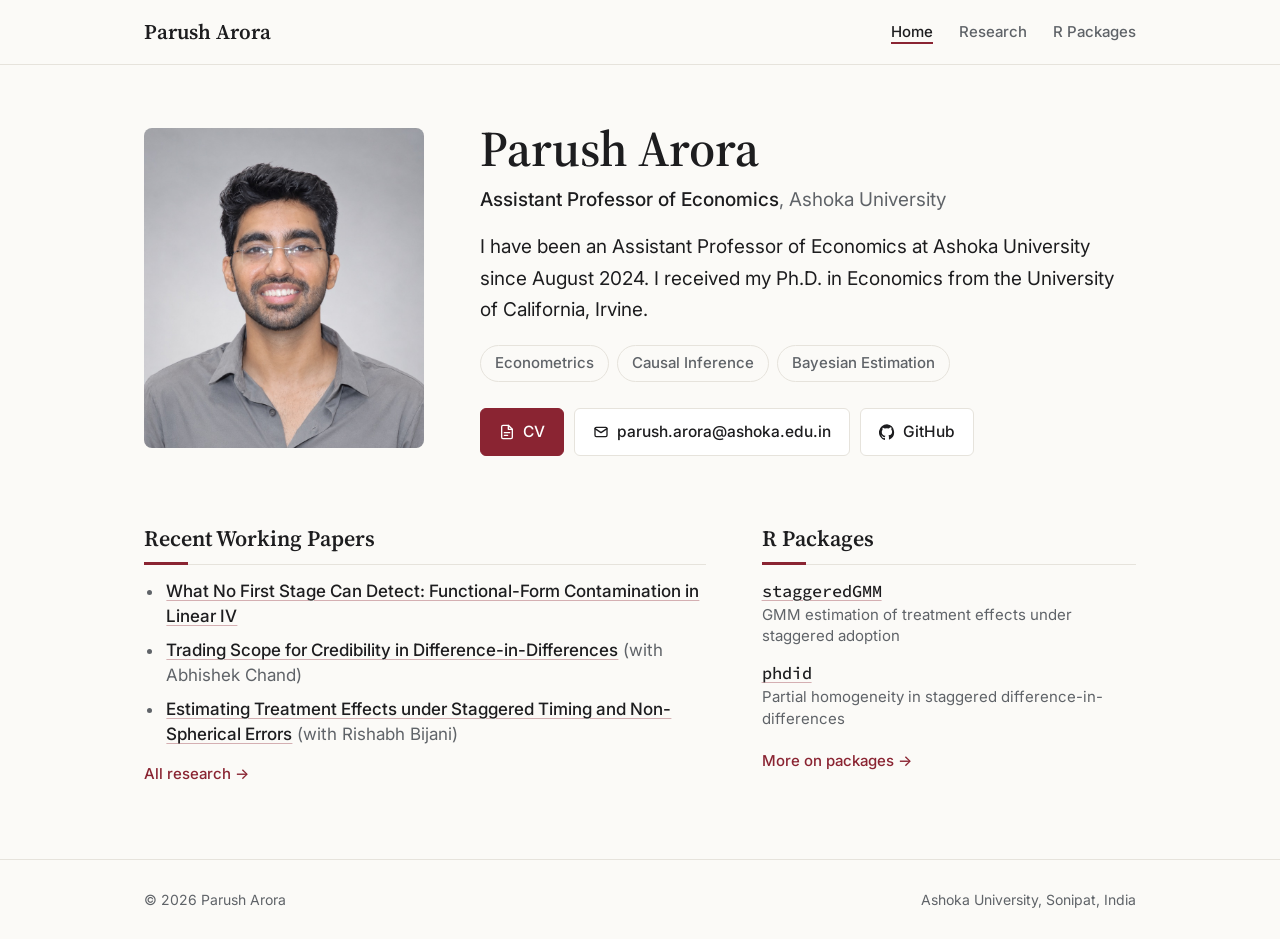
==== index.html @ e87990cb "Larger homepage hero, recent papers and R packages on homepage Co-Authored-By: Claude Opus 5.5 <nore" ====
<!doctype html>
<html lang="en">
<head>
  <meta charset="utf-8">
  <meta name="viewport" content="width=device-width, initial-scale=1">
  <title>Parush Arora</title>
  <meta name="description" content="Parush Arora, Assistant Professor of Economics at Ashoka University. Econometrics, causal inference and Bayesian estimation.">
  <link rel="preconnect" href="https://fonts.googleapis.com">
  <link rel="preconnect" href="https://fonts.gstatic.com" crossorigin>
  <link href="https://fonts.googleapis.com/css2?family=Inter:wght@400;500;600&family=Source+Serif+4:opsz,wght@8..60,400;8..60,600&family=Source+Code+Pro:wght@500&display=swap" rel="stylesheet">
  <link rel="stylesheet" href="style.css">
</head>
<body class="home">
  <header class="site">
    <div class="wrap">
      <a class="brand" href="index.html">Parush Arora</a>
      <nav>
        <a class="active" href="index.html">Home</a>
        <a href="research.html">Research</a>
        <a href="r-packages.html">R Packages</a>
      </nav>
    </div>
  </header>

  <main>
    <div class="wrap hero">
      <img src="assets/photo.jpg" alt="Portrait of Parush Arora">
      <div>
        <h1>Parush Arora</h1>
        <p class="role"><strong>Assistant Professor of Economics</strong>, Ashoka University</p>
        <p>I have been an Assistant Professor of Economics at Ashoka University since August 2024. I received my Ph.D. in Economics from the University of California, Irvine.</p>
        <ul class="fields">
          <li>Econometrics</li>
          <li>Causal Inference</li>
          <li>Bayesian Estimation</li>
        </ul>
        <div class="links">
          <a class="btn primary" href="https://drive.google.com/file/d/1LoCdnXLJftHDHROsyt8v0wvyR6xeEI37/view?usp=sharing">
            <svg viewBox="0 0 24 24" fill="none" stroke="currentColor" stroke-width="2" stroke-linecap="round" stroke-linejoin="round"><path d="M14 2H6a2 2 0 0 0-2 2v16a2 2 0 0 0 2 2h12a2 2 0 0 0 2-2V8z"/><path d="M14 2v6h6M8 13h8M8 17h5"/></svg>
            CV
          </a>
          <a class="btn" href="mailto:parush.arora@ashoka.edu.in">
            <svg viewBox="0 0 24 24" fill="none" stroke="currentColor" stroke-width="2" stroke-linecap="round" stroke-linejoin="round"><rect x="3" y="5" width="18" height="14" rx="2"/><path d="m3 7 9 6 9-6"/></svg>
            parush.arora@ashoka.edu.in
          </a>
          <a class="btn" href="https://github.com/parush2101">
            <svg viewBox="0 0 24 24" fill="currentColor"><path d="M12 .5a12 12 0 0 0-3.8 23.4c.6.1.8-.3.8-.6v-2.2c-3.3.7-4-1.4-4-1.4-.6-1.4-1.4-1.8-1.4-1.8-1-.7.1-.7.1-.7 1.2.1 1.8 1.2 1.8 1.2 1 1.8 2.8 1.3 3.5 1 .1-.8.4-1.3.7-1.6-2.7-.3-5.5-1.3-5.5-6 0-1.2.5-2.3 1.2-3.1-.1-.3-.5-1.5.1-3.2 0 0 1-.3 3.3 1.2a11.5 11.5 0 0 1 6 0C17.3 4.7 18.3 5 18.3 5c.7 1.7.2 2.9.1 3.2.8.8 1.2 1.9 1.2 3.1 0 4.6-2.8 5.6-5.5 5.9.4.4.8 1.1.8 2.2v3.3c0 .3.2.7.8.6A12 12 0 0 0 12 .5z"/></svg>
            GitHub
          </a>
        </div>
      </div>
    </div>

    <div class="wrap home-grid">
      <section>
        <h2>Recent Working Papers</h2>
        <ul class="papers">
          <li><a class="t" href="https://papers.ssrn.com/sol3/papers.cfm?abstract_id=7436881">What No First Stage Can Detect: Functional-Form Contamination in Linear IV</a></li>
          <li><a class="t" href="https://papers.ssrn.com/sol3/papers.cfm?abstract_id=7301078">Trading Scope for Credibility in Difference-in-Differences</a> <span class="co">(with Abhishek Chand)</span></li>
          <li><a class="t" href="https://papers.ssrn.com/sol3/papers.cfm?abstract_id=6558759">Estimating Treatment Effects under Staggered Timing and Non-Spherical Errors</a> <span class="co">(with Rishabh Bijani)</span></li>
        </ul>
        <a class="more" href="research.html">All research &rarr;</a>
      </section>
      <section>
        <h2>R Packages</h2>
        <ul class="pkgs">
          <li><a class="t mono" href="https://CRAN.R-project.org/package=staggeredGMM">staggeredGMM</a><span class="co">GMM estimation of treatment effects under staggered adoption</span></li>
          <li><a class="t mono" href="https://CRAN.R-project.org/package=phdid">phdid</a><span class="co">Partial homogeneity in staggered difference-in-differences</span></li>
        </ul>
        <a class="more" href="r-packages.html">More on packages &rarr;</a>
      </section>
    </div>
  </main>

  <footer class="site">
    <div class="wrap">
      <span>&copy; 2026 Parush Arora</span>
      <span>Ashoka University, Sonipat, India</span>
    </div>
  </footer>
</body>
</html>
---- style.css ----
:root {
  --bg: #fbfaf7;
  --surface: #ffffff;
  --text: #1d1d1f;
  --muted: #5f6368;
  --line: #e6e3dc;
  --accent: #8a2432;
  --accent-soft: #f6e9eb;
  --link-line: rgba(138, 36, 50, .35);
  --serif: "Source Serif 4", Georgia, "Times New Roman", serif;
  --sans: "Inter", -apple-system, BlinkMacSystemFont, "Segoe UI", sans-serif;
}
@media (prefers-color-scheme: dark) {
  :root {
    --bg: #141416;
    --surface: #1c1c1f;
    --text: #ececec;
    --muted: #a0a0a8;
    --line: #2e2e33;
    --accent: #e48a96;
    --accent-soft: #3a2328;
    --link-line: rgba(228, 138, 150, .4);
  }
}

* { box-sizing: border-box; }
html { -webkit-text-size-adjust: 100%; }
body {
  margin: 0;
  background: var(--bg);
  color: var(--text);
  font-family: var(--sans);
  font-size: 17px;
  line-height: 1.65;
}
a { color: var(--accent); text-decoration: none; }
a:hover { text-decoration: underline; text-underline-offset: 3px; }

.wrap { max-width: 860px; margin: 0 auto; padding: 0 24px; }

/* Colour roles
   --text   all content: names, titles, headings
   --muted  secondary details: coauthors, journals, captions
   --accent only what you can click, the active nav item and the short bar under section headings */

/* Header */
header.site {
  border-bottom: 1px solid var(--line);
  background: var(--bg);
  position: sticky; top: 0; z-index: 10;
}
header.site .wrap {
  display: flex; align-items: center; justify-content: space-between;
  gap: 16px; height: 64px;
}
.brand {
  font-family: var(--serif); font-size: 21px; font-weight: 600;
  color: var(--text);
}
.brand:hover { text-decoration: none; }
nav { display: flex; gap: 26px; }
nav a { color: var(--muted); font-size: 15px; font-weight: 500; }
nav a:hover { color: var(--text); text-decoration: none; }
nav a.active { color: var(--text); box-shadow: inset 0 -2px 0 var(--accent); }

main { padding: 56px 0 72px; }

/* Home */
.home .wrap { max-width: 1040px; }
.hero {
  display: grid; grid-template-columns: 280px 1fr; gap: 56px; align-items: center;
  font-size: 19px;
}
.hero img {
  width: 280px; height: 320px; object-fit: cover; border-radius: 8px;
  display: block;
}
.hero h1 {
  font-family: var(--serif); font-weight: 600; font-size: 50px;
  line-height: 1.1; margin: 0 0 8px;
}
.role { color: var(--muted); margin: 0 0 22px; font-size: 19px; }
.role strong { color: var(--text); font-weight: 500; }
.hero p { margin: 0 0 16px; }
.fields { display: flex; flex-wrap: wrap; gap: 8px; margin: 20px 0 26px; padding: 0; list-style: none; }
.fields li {
  font-size: 15px; padding: 5px 14px; border-radius: 999px;
  border: 1px solid var(--line); color: var(--muted); font-weight: 500;
}
.links { display: flex; flex-wrap: wrap; gap: 10px; }
.btn {
  display: inline-flex; align-items: center; gap: 8px;
  font-size: 15.5px; font-weight: 500;
  padding: 10px 18px; border-radius: 6px;
  border: 1px solid var(--line); background: var(--surface); color: var(--text);
}
.btn:hover { border-color: var(--accent); color: var(--accent); text-decoration: none; }
.btn svg { width: 16px; height: 16px; flex: none; }
.btn.primary { background: var(--accent); border-color: var(--accent); color: #fff; }
@media (prefers-color-scheme: dark) { .btn.primary { color: #141416; } }
.btn.primary:hover { opacity: .9; color: #fff; }
@media (prefers-color-scheme: dark) { .btn.primary:hover { color: #141416; } }

/* Research and packages */
h1.page {
  font-family: var(--serif); font-weight: 600; font-size: 36px; margin: 0 0 28px;
}
.lede { color: var(--muted); margin: -16px 0 36px; }
section + section { margin-top: 36px; }
h2 {
  font-family: var(--serif); font-size: 25px; font-weight: 600;
  color: var(--text); margin: 0 0 14px; padding-bottom: 8px;
  border-bottom: 1px solid var(--line); position: relative;
}
h2::after {
  content: ""; position: absolute; left: 0; bottom: -1px;
  width: 44px; height: 3px; background: var(--accent);
}
.papers { margin: 0; padding-left: 1.2em; }
.papers li { margin: 0 0 8px; padding-left: 2px; line-height: 1.5; }
.papers li::marker { color: var(--muted); }
.papers .t { font-weight: 500; color: var(--text); }
.papers a.t {
  color: var(--text); text-decoration: underline;
  text-decoration-color: var(--link-line); text-decoration-thickness: 1px; text-underline-offset: 3px;
}
.papers a.t:hover { color: var(--accent); text-decoration-color: var(--accent); }
.papers .co { color: var(--muted); }
.tag {
  display: inline-block; vertical-align: 1px; margin-left: 4px;
  font-size: 12px; font-weight: 500; line-height: 1.4;
  padding: 1px 8px; border-radius: 4px;
  border: 1px solid var(--line); color: var(--muted);
}
a.tag:hover { border-color: var(--accent); color: var(--accent); text-decoration: none; }

.home-grid {
  display: grid; grid-template-columns: 3fr 2fr; gap: 56px;
  margin-top: 64px; padding-top: 0;
}
.home-grid section + section { margin-top: 0; }
.home-grid h2 { font-size: 22px; }
.pkgs { list-style: none; margin: 0; padding: 0; }
.pkgs li { margin: 0 0 14px; line-height: 1.45; }
.pkgs .co { display: block; color: var(--muted); font-size: 15px; }
.mono { font-family: "Source Code Pro", ui-monospace, monospace; }
a.t.mono {
  color: var(--text); font-weight: 500; text-decoration: underline;
  text-decoration-color: var(--link-line); text-underline-offset: 3px;
}
a.t.mono:hover { color: var(--accent); text-decoration-color: var(--accent); }
.more { display: inline-block; margin-top: 6px; font-size: 15px; font-weight: 500; }

.pkg {
  border: 1px solid var(--line); background: var(--surface); border-radius: 8px;
  padding: 22px 24px; margin-bottom: 16px;
}
.pkg h3 { margin: 0; font-family: "Source Code Pro", ui-monospace, monospace; font-size: 20px; }
.pkg p { margin: 6px 0 14px; color: var(--muted); }

footer.site { border-top: 1px solid var(--line); padding: 28px 0; color: var(--muted); font-size: 14px; }
footer.site .wrap { display: flex; justify-content: space-between; gap: 16px; flex-wrap: wrap; }

@media (max-width: 680px) {
  body { font-size: 16px; }
  .wrap { padding: 0 16px; }
  header.site .wrap { height: auto; padding-top: 14px; padding-bottom: 14px; flex-direction: column; align-items: flex-start; gap: 8px; }
  nav { gap: 20px; }
  main { padding: 36px 0 56px; }
  .hero { grid-template-columns: 1fr; gap: 24px; font-size: 17px; }
  .hero img { width: 150px; height: 172px; }
  .hero h1 { font-size: 34px; }
  .role { font-size: 17px; }
  .home-grid { grid-template-columns: 1fr; gap: 40px; margin-top: 48px; }
  h1.page { font-size: 30px; }
}
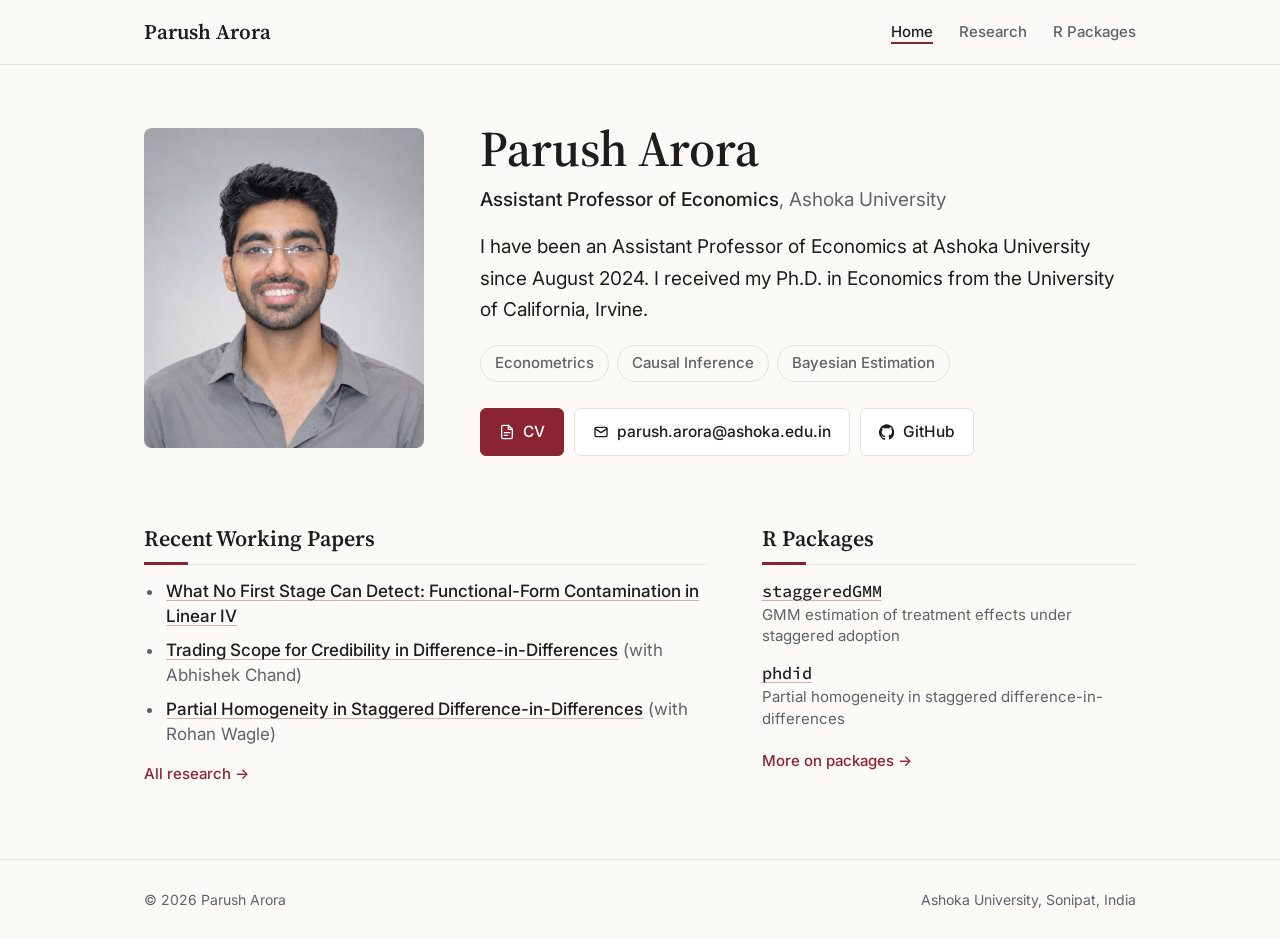
==== commit 30d2f219: "Order working papers by first online date; add arXiv links Co-Authored-By: Claude Opus 5.5 <noreply@" ====
--- a/index.html
+++ b/index.html
@@ -57,7 +57,7 @@
         <ul class="papers">
           <li><a class="t" href="https://papers.ssrn.com/sol3/papers.cfm?abstract_id=7436881">What No First Stage Can Detect: Functional-Form Contamination in Linear IV</a></li>
           <li><a class="t" href="https://papers.ssrn.com/sol3/papers.cfm?abstract_id=7301078">Trading Scope for Credibility in Difference-in-Differences</a> <span class="co">(with Abhishek Chand)</span></li>
-          <li><a class="t" href="https://papers.ssrn.com/sol3/papers.cfm?abstract_id=6558759">Estimating Treatment Effects under Staggered Timing and Non-Spherical Errors</a> <span class="co">(with Rishabh Bijani)</span></li>
+          <li><a class="t" href="https://arxiv.org/abs/2608.08047">Partial Homogeneity in Staggered Difference-in-Differences</a> <span class="co">(with Rohan Wagle)</span></li>
         </ul>
         <a class="more" href="research.html">All research &rarr;</a>
       </section>
--- a/style.css
+++ b/style.css
@@ -155,8 +155,16 @@
   border: 1px solid var(--line); background: var(--surface); border-radius: 8px;
   padding: 22px 24px; margin-bottom: 16px;
 }
-.pkg h3 { margin: 0; font-family: "Source Code Pro", ui-monospace, monospace; font-size: 20px; }
-.pkg p { margin: 6px 0 14px; color: var(--muted); }
+.pkg h3 { margin: 0; font-size: 21px; }
+.pkg .pkg-title { margin: 6px 0 2px; color: var(--text); font-weight: 500; }
+.pkg .pkg-note { margin: 0 0 14px; color: var(--muted); font-size: 15px; }
+.install {
+  display: block; margin: 0 0 16px; padding: 9px 14px; border-radius: 6px;
+  background: var(--bg); border: 1px solid var(--line);
+  font-family: "Source Code Pro", ui-monospace, monospace; font-size: 14px; color: var(--text);
+  overflow-x: auto; white-space: nowrap;
+}
+section .pkg:first-of-type { margin-top: 18px; }
 
 footer.site { border-top: 1px solid var(--line); padding: 28px 0; color: var(--muted); font-size: 14px; }
 footer.site .wrap { display: flex; justify-content: space-between; gap: 16px; flex-wrap: wrap; }
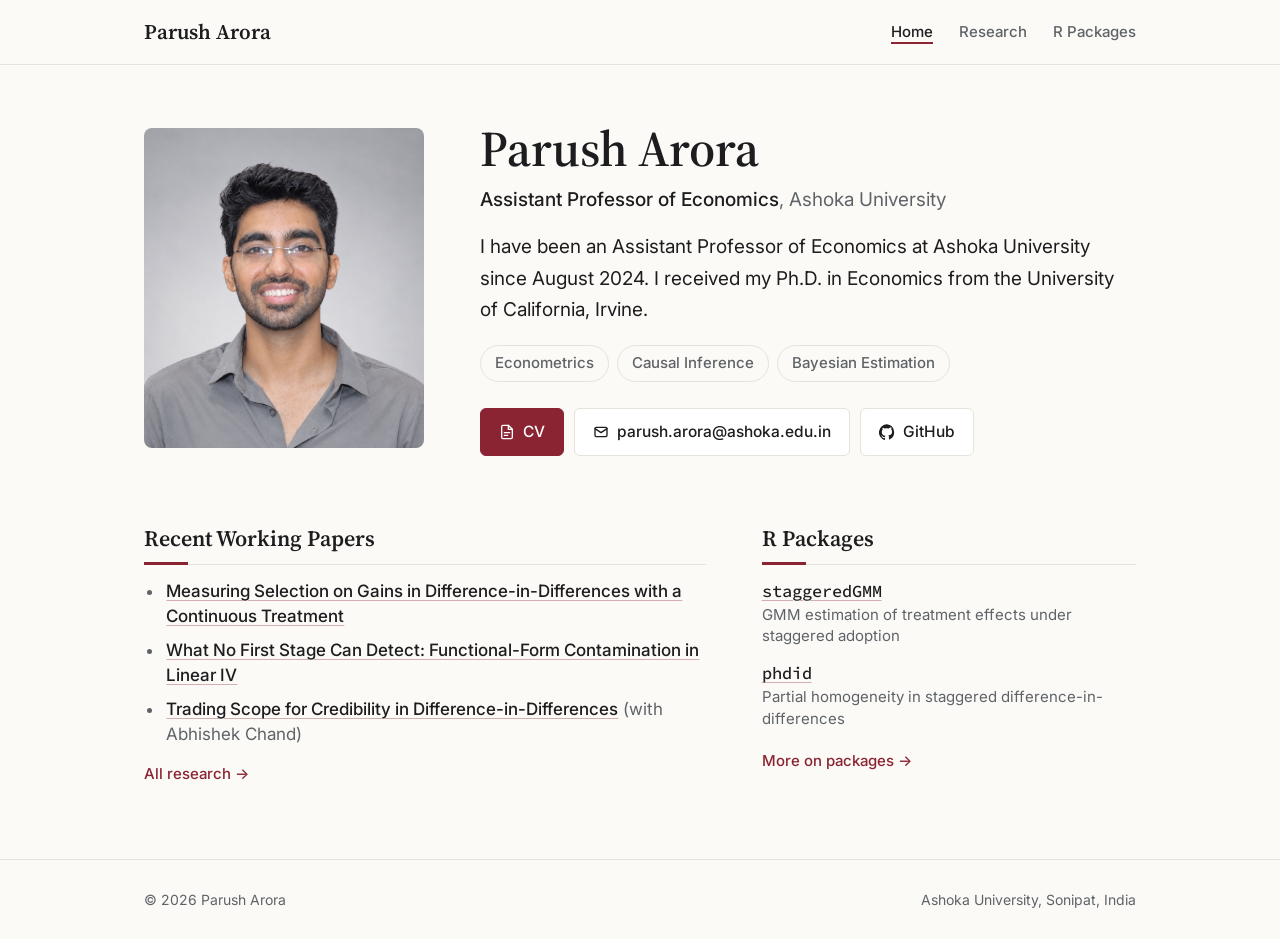
==== commit 55ba82c0: "Add Measuring Selection on Gains paper (SSRN 7609700) Co-Authored-By: Claude Opus 5.5 <noreply@anthr" ====
--- a/index.html
+++ b/index.html
@@ -55,9 +55,9 @@
       <section>
         <h2>Recent Working Papers</h2>
         <ul class="papers">
+          <li><a class="t" href="https://papers.ssrn.com/sol3/papers.cfm?abstract_id=7609700">Measuring Selection on Gains in Difference-in-Differences with a Continuous Treatment</a></li>
           <li><a class="t" href="https://papers.ssrn.com/sol3/papers.cfm?abstract_id=7436881">What No First Stage Can Detect: Functional-Form Contamination in Linear IV</a></li>
           <li><a class="t" href="https://papers.ssrn.com/sol3/papers.cfm?abstract_id=7301078">Trading Scope for Credibility in Difference-in-Differences</a> <span class="co">(with Abhishek Chand)</span></li>
-          <li><a class="t" href="https://arxiv.org/abs/2608.08047">Partial Homogeneity in Staggered Difference-in-Differences</a> <span class="co">(with Rohan Wagle)</span></li>
         </ul>
         <a class="more" href="research.html">All research &rarr;</a>
       </section>
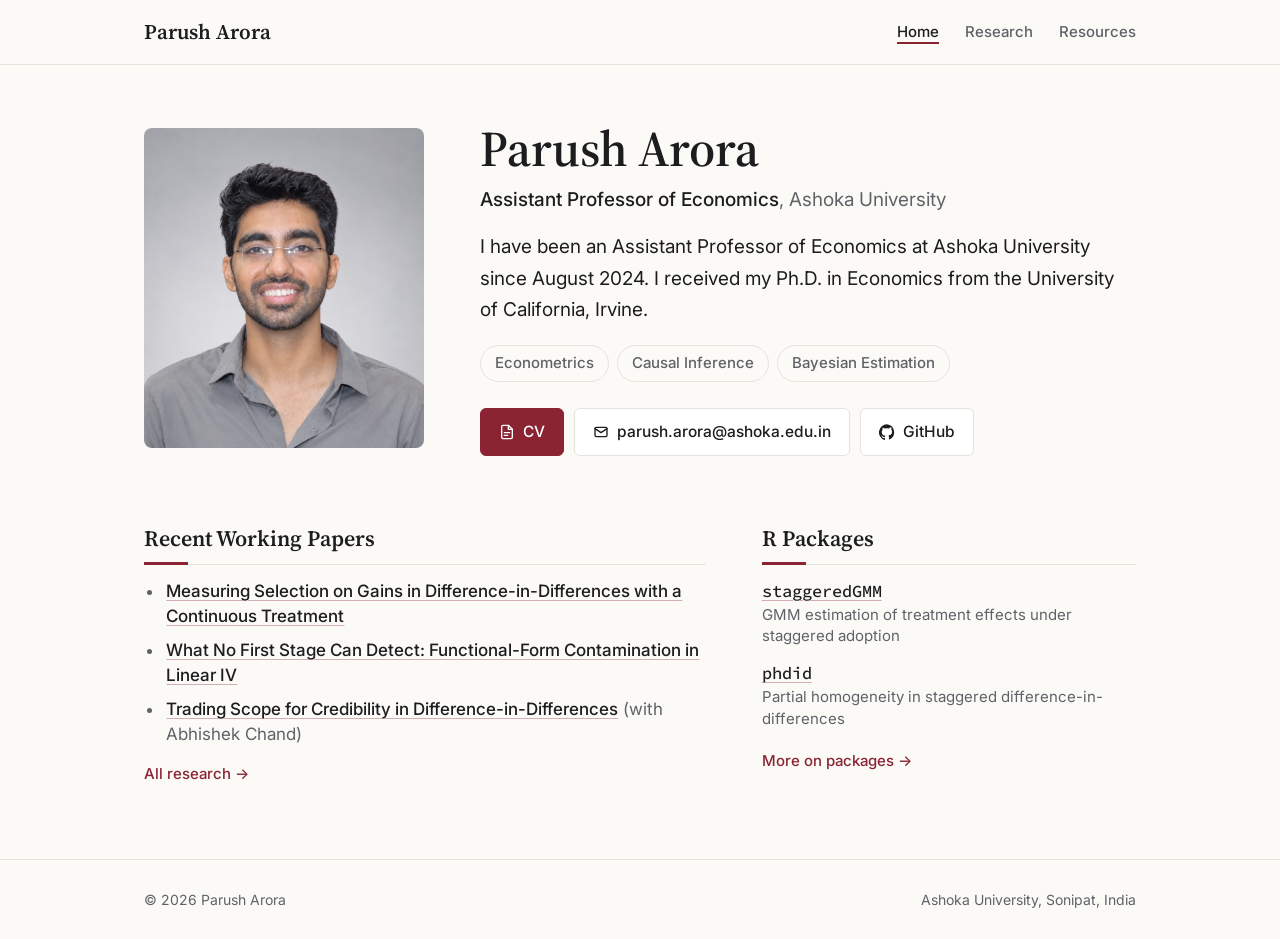
==== commit 29919f9e: "Rename R Packages page to Resources, add Student Research section Co-Authored-By: Claude Opus 5.5 <n" ====
--- a/index.html
+++ b/index.html
@@ -17,7 +17,7 @@
       <nav>
         <a class="active" href="index.html">Home</a>
         <a href="research.html">Research</a>
-        <a href="r-packages.html">R Packages</a>
+        <a href="resources.html">Resources</a>
       </nav>
     </div>
   </header>
@@ -67,7 +67,7 @@
           <li><a class="t mono" href="https://CRAN.R-project.org/package=staggeredGMM">staggeredGMM</a><span class="co">GMM estimation of treatment effects under staggered adoption</span></li>
           <li><a class="t mono" href="https://CRAN.R-project.org/package=phdid">phdid</a><span class="co">Partial homogeneity in staggered difference-in-differences</span></li>
         </ul>
-        <a class="more" href="r-packages.html">More on packages &rarr;</a>
+        <a class="more" href="resources.html#r-packages">More on packages &rarr;</a>
       </section>
     </div>
   </main>
--- a/style.css
+++ b/style.css
@@ -126,6 +126,8 @@
 }
 .papers a.t:hover { color: var(--accent); text-decoration-color: var(--accent); }
 .papers .co { color: var(--muted); }
+.papers .desc { display: block; color: var(--muted); font-size: 15px; margin-top: 2px; }
+section > .lede { margin: 0 0 10px; }
 .tag {
   display: inline-block; vertical-align: 1px; margin-left: 4px;
   font-size: 12px; font-weight: 500; line-height: 1.4;
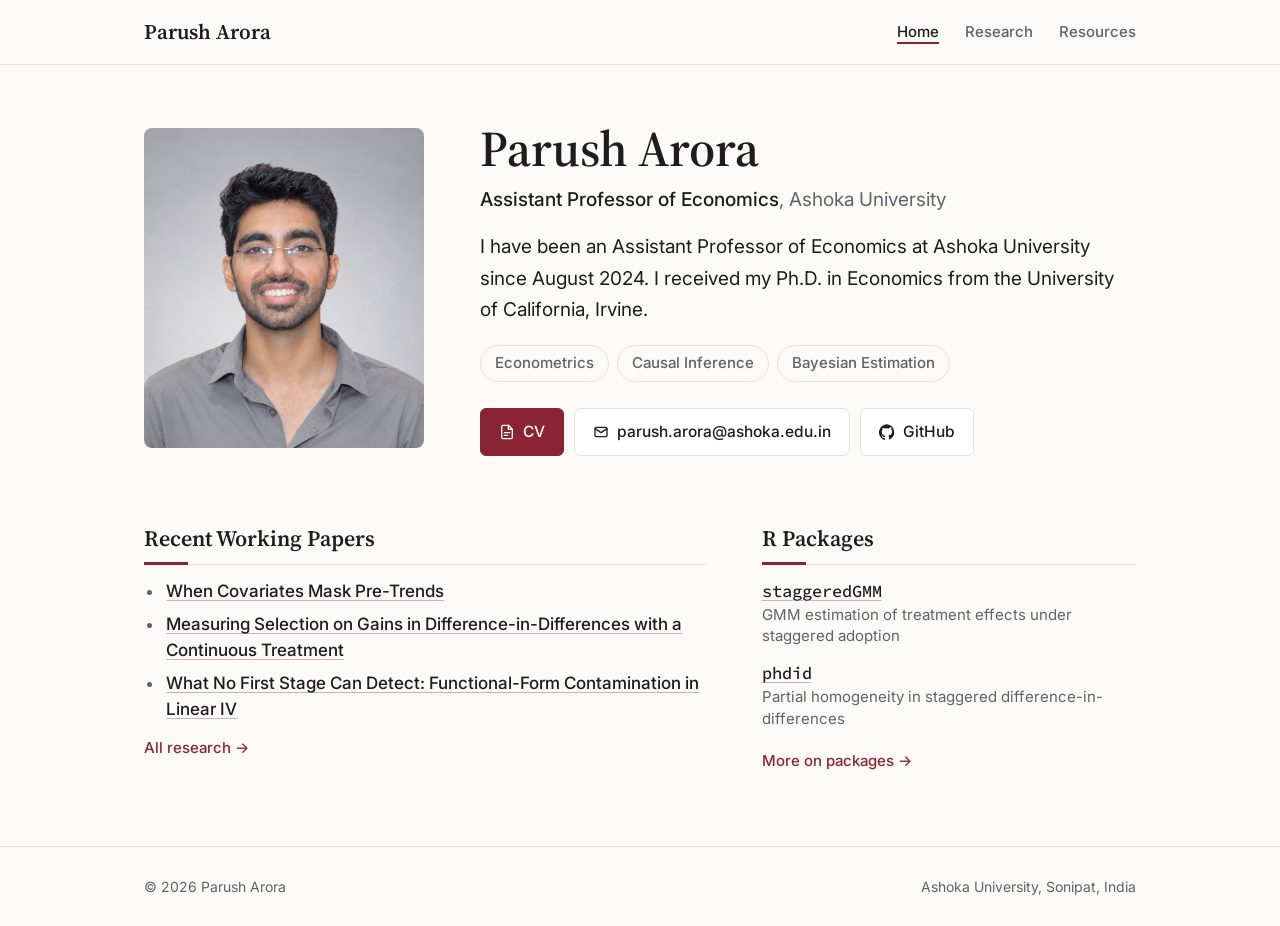
==== commit 973a1b9a: "Add When Covariates Mask Pre-Trends (arXiv 2611.03079) Co-Authored-By: Claude Opus 5.5 <noreply@anth" ====
--- a/index.html
+++ b/index.html
@@ -55,9 +55,9 @@
       <section>
         <h2>Recent Working Papers</h2>
         <ul class="papers">
+          <li><a class="t" href="https://arxiv.org/abs/2611.03079">When Covariates Mask Pre-Trends</a></li>
           <li><a class="t" href="https://papers.ssrn.com/sol3/papers.cfm?abstract_id=7609700">Measuring Selection on Gains in Difference-in-Differences with a Continuous Treatment</a></li>
           <li><a class="t" href="https://papers.ssrn.com/sol3/papers.cfm?abstract_id=7436881">What No First Stage Can Detect: Functional-Form Contamination in Linear IV</a></li>
-          <li><a class="t" href="https://papers.ssrn.com/sol3/papers.cfm?abstract_id=7301078">Trading Scope for Credibility in Difference-in-Differences</a> <span class="co">(with Abhishek Chand)</span></li>
         </ul>
         <a class="more" href="research.html">All research &rarr;</a>
       </section>
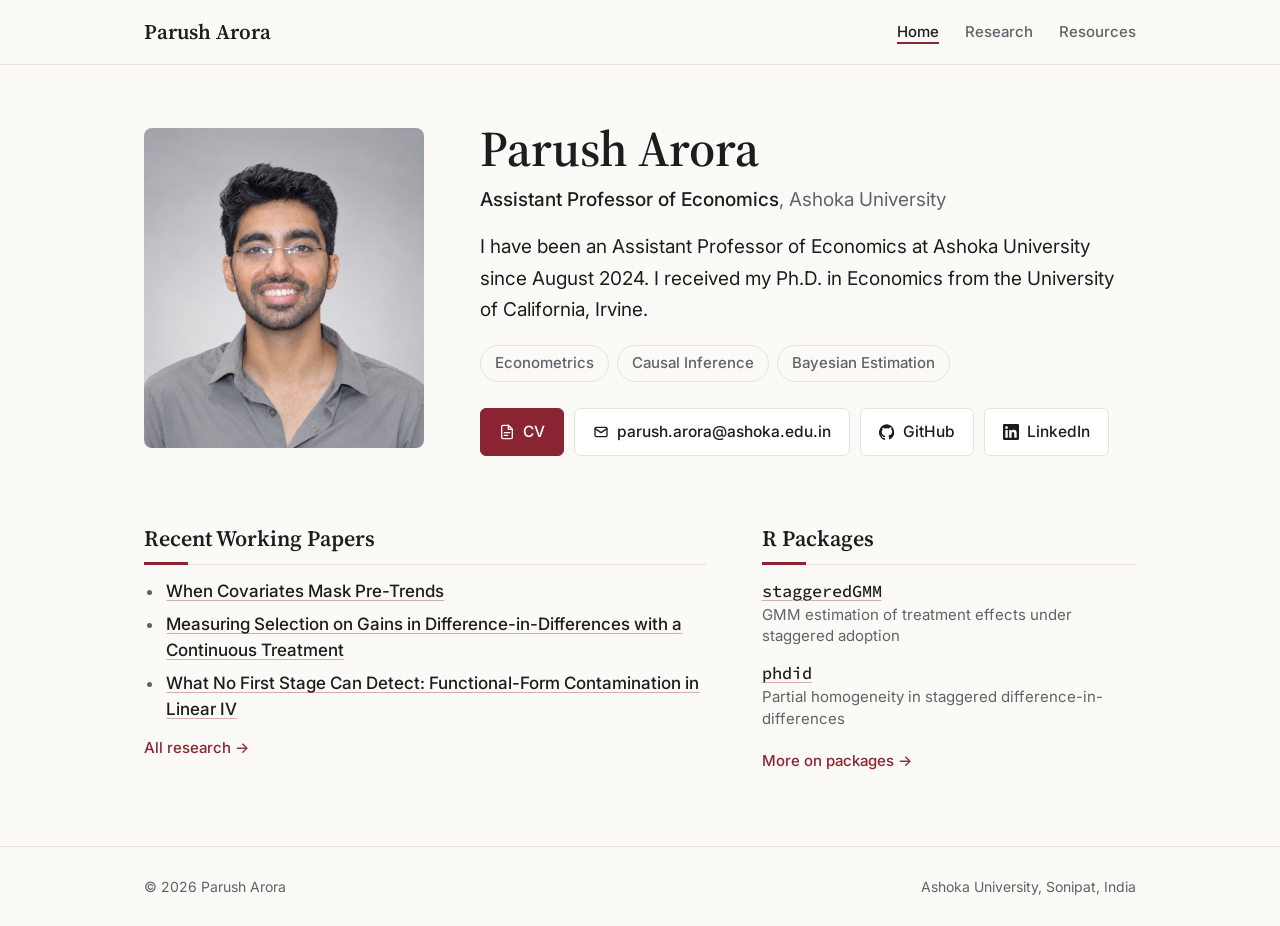
==== commit aaa024b2: "Add LinkedIn button to homepage Co-Authored-By: Claude Opus 5.5 <noreply@anthropic.com>" ====
--- a/index.html
+++ b/index.html
@@ -47,6 +47,10 @@
             <svg viewBox="0 0 24 24" fill="currentColor"><path d="M12 .5a12 12 0 0 0-3.8 23.4c.6.1.8-.3.8-.6v-2.2c-3.3.7-4-1.4-4-1.4-.6-1.4-1.4-1.8-1.4-1.8-1-.7.1-.7.1-.7 1.2.1 1.8 1.2 1.8 1.2 1 1.8 2.8 1.3 3.5 1 .1-.8.4-1.3.7-1.6-2.7-.3-5.5-1.3-5.5-6 0-1.2.5-2.3 1.2-3.1-.1-.3-.5-1.5.1-3.2 0 0 1-.3 3.3 1.2a11.5 11.5 0 0 1 6 0C17.3 4.7 18.3 5 18.3 5c.7 1.7.2 2.9.1 3.2.8.8 1.2 1.9 1.2 3.1 0 4.6-2.8 5.6-5.5 5.9.4.4.8 1.1.8 2.2v3.3c0 .3.2.7.8.6A12 12 0 0 0 12 .5z"/></svg>
             GitHub
           </a>
+          <a class="btn" href="https://www.linkedin.com/in/parush-arora-436043136/">
+            <svg viewBox="0 0 24 24" fill="currentColor"><path d="M20.45 20.45h-3.56v-5.57c0-1.33-.02-3.04-1.85-3.04-1.85 0-2.14 1.45-2.14 2.94v5.67H9.35V9h3.41v1.56h.05c.48-.9 1.64-1.85 3.37-1.85 3.6 0 4.27 2.37 4.27 5.46v6.28zM5.34 7.43a2.06 2.06 0 1 1 0-4.13 2.06 2.06 0 0 1 0 4.13zM7.12 20.45H3.56V9h3.56v11.45zM22.22 0H1.77C.79 0 0 .77 0 1.73v20.54C0 23.23.79 24 1.77 24h20.45c.98 0 1.78-.77 1.78-1.73V1.73C24 .77 23.2 0 22.22 0z"/></svg>
+            LinkedIn
+          </a>
         </div>
       </div>
     </div>
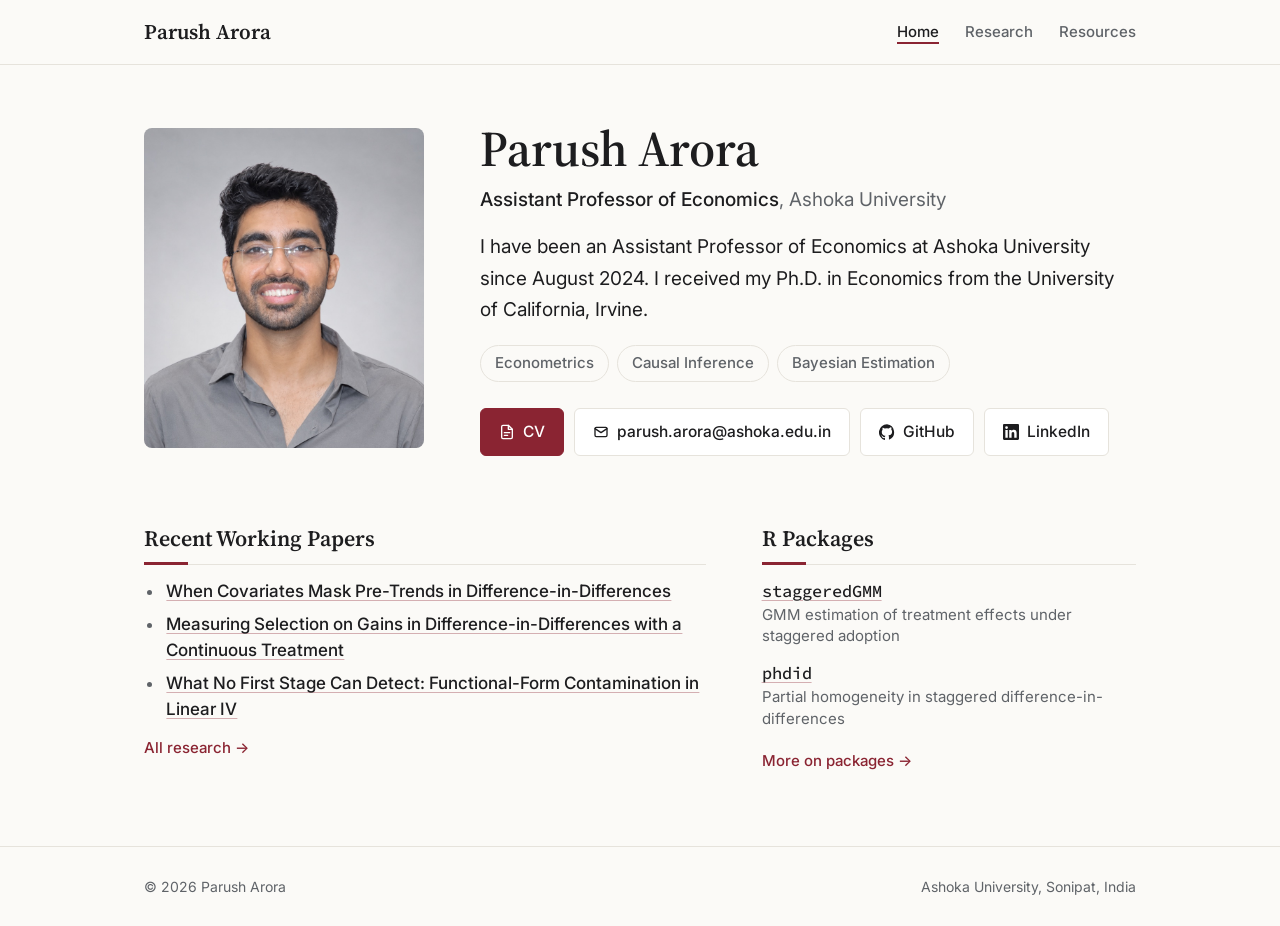
==== commit bc7f93b7: "Update title of When Covariates Mask Pre-Trends paper Co-Authored-By: Claude Opus 5.5 <noreply@anthr" ====
--- a/index.html
+++ b/index.html
@@ -59,7 +59,7 @@
       <section>
         <h2>Recent Working Papers</h2>
         <ul class="papers">
-          <li><a class="t" href="https://arxiv.org/abs/2611.03079">When Covariates Mask Pre-Trends</a></li>
+          <li><a class="t" href="https://arxiv.org/abs/2611.03079">When Covariates Mask Pre-Trends in Difference-in-Differences</a></li>
           <li><a class="t" href="https://papers.ssrn.com/sol3/papers.cfm?abstract_id=7609700">Measuring Selection on Gains in Difference-in-Differences with a Continuous Treatment</a></li>
           <li><a class="t" href="https://papers.ssrn.com/sol3/papers.cfm?abstract_id=7436881">What No First Stage Can Detect: Functional-Form Contamination in Linear IV</a></li>
         </ul>
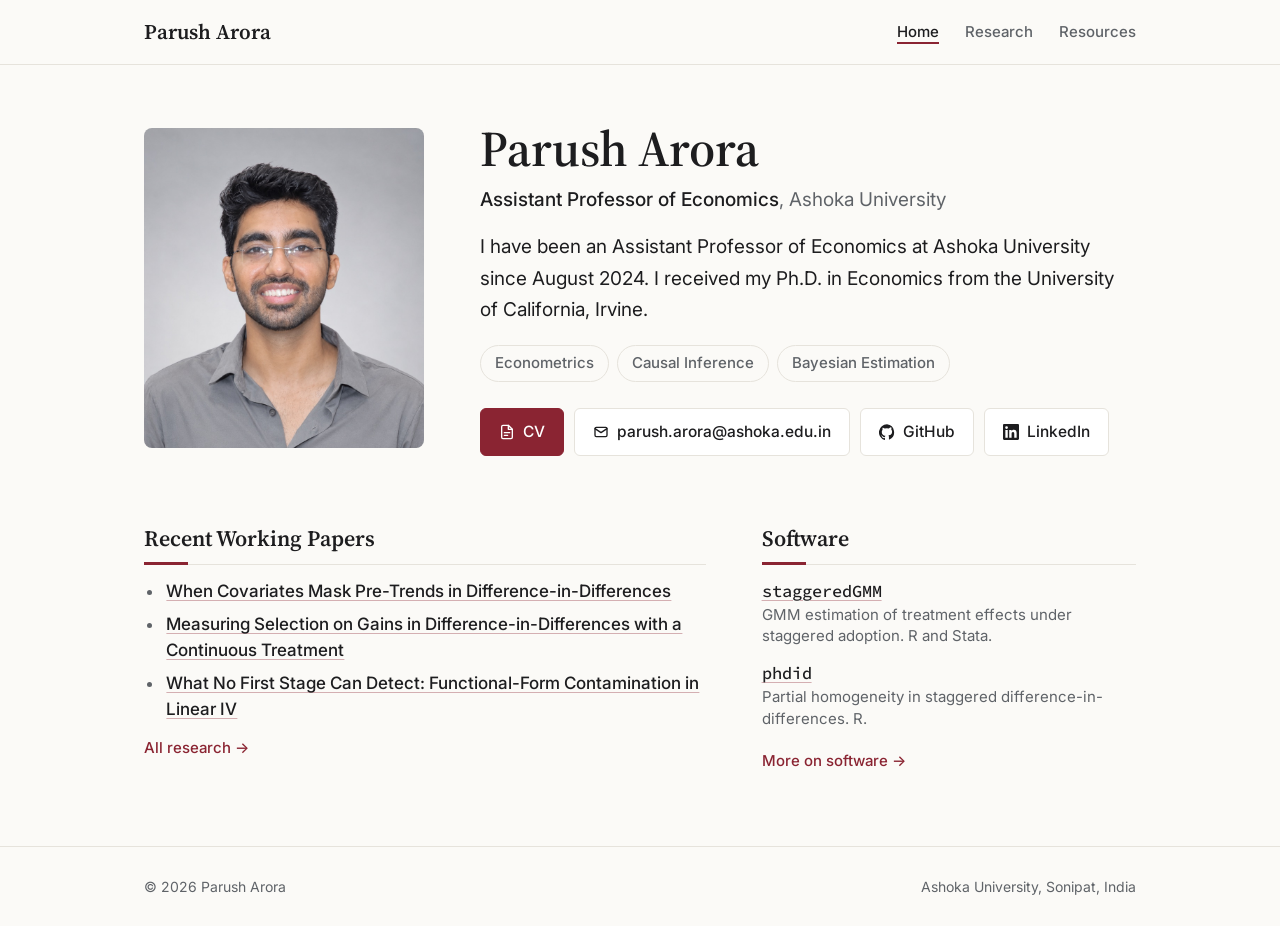
==== commit 4c1f1618: "Rename R Packages to Software and add Stata version of staggeredGMM Co-Authored-By: Claude Opus 5.5 " ====
--- a/index.html
+++ b/index.html
@@ -66,12 +66,12 @@
         <a class="more" href="research.html">All research &rarr;</a>
       </section>
       <section>
-        <h2>R Packages</h2>
+        <h2>Software</h2>
         <ul class="pkgs">
-          <li><a class="t mono" href="https://CRAN.R-project.org/package=staggeredGMM">staggeredGMM</a><span class="co">GMM estimation of treatment effects under staggered adoption</span></li>
-          <li><a class="t mono" href="https://CRAN.R-project.org/package=phdid">phdid</a><span class="co">Partial homogeneity in staggered difference-in-differences</span></li>
+          <li><a class="t mono" href="resources.html#software">staggeredGMM</a><span class="co">GMM estimation of treatment effects under staggered adoption. R and Stata.</span></li>
+          <li><a class="t mono" href="https://CRAN.R-project.org/package=phdid">phdid</a><span class="co">Partial homogeneity in staggered difference-in-differences. R.</span></li>
         </ul>
-        <a class="more" href="resources.html#r-packages">More on packages &rarr;</a>
+        <a class="more" href="resources.html#software">More on software &rarr;</a>
       </section>
     </div>
   </main>
--- a/style.css
+++ b/style.css
@@ -157,7 +157,14 @@
   border: 1px solid var(--line); background: var(--surface); border-radius: 8px;
   padding: 22px 24px; margin-bottom: 16px;
 }
-.pkg h3 { margin: 0; font-size: 21px; }
+.pkg h3 { margin: 0; font-size: 21px; font-weight: 500; display: flex; align-items: center; gap: 8px; flex-wrap: wrap; }
+.plat {
+  font-family: var(--sans); font-size: 12px; font-weight: 500; line-height: 1.4;
+  padding: 1px 8px; border-radius: 4px; border: 1px solid var(--line); color: var(--muted);
+}
+.impl { border-top: 1px solid var(--line); padding-top: 14px; margin-top: 14px; }
+.impl-label { margin: 0 0 8px; font-size: 13px; font-weight: 600; letter-spacing: .04em; text-transform: uppercase; color: var(--muted); }
+.impl .install { margin-bottom: 12px; }
 .pkg .pkg-title { margin: 6px 0 2px; color: var(--text); font-weight: 500; }
 .pkg .pkg-note { margin: 0 0 14px; color: var(--muted); font-size: 15px; }
 .install {
